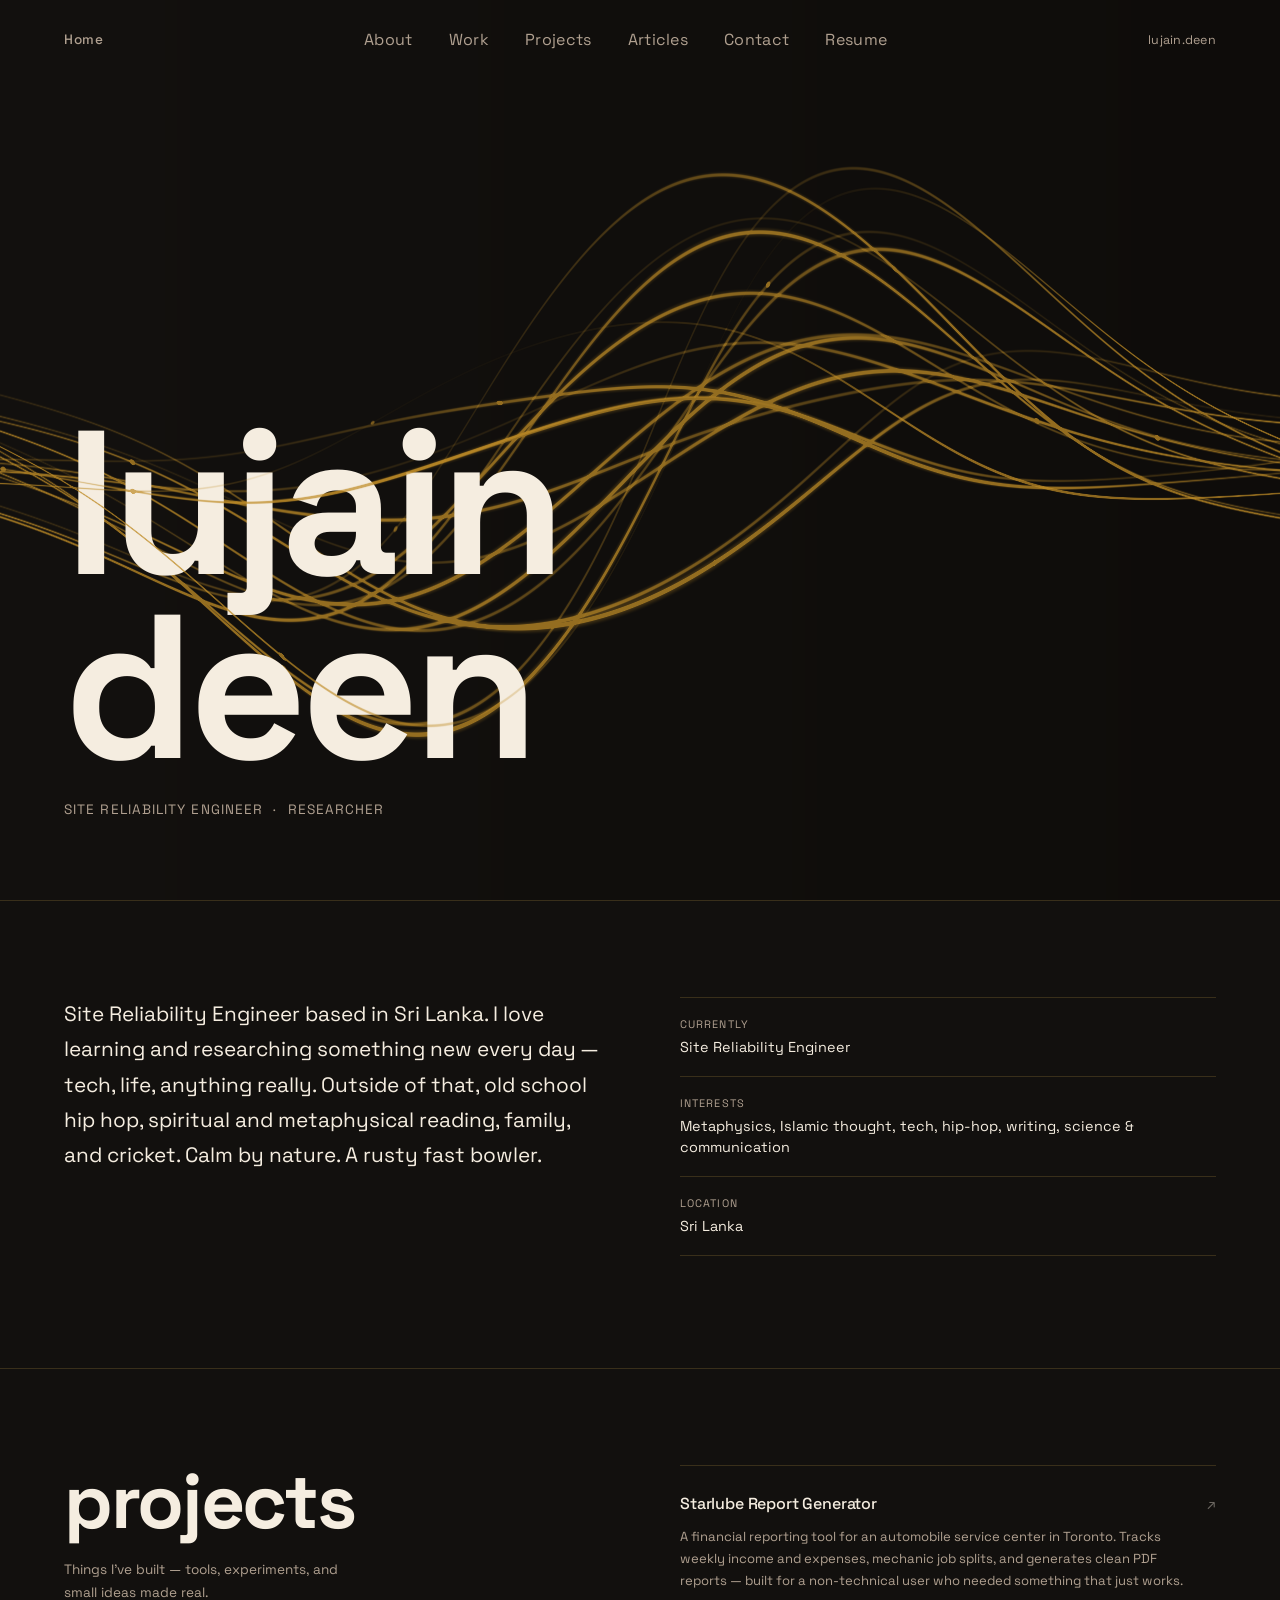
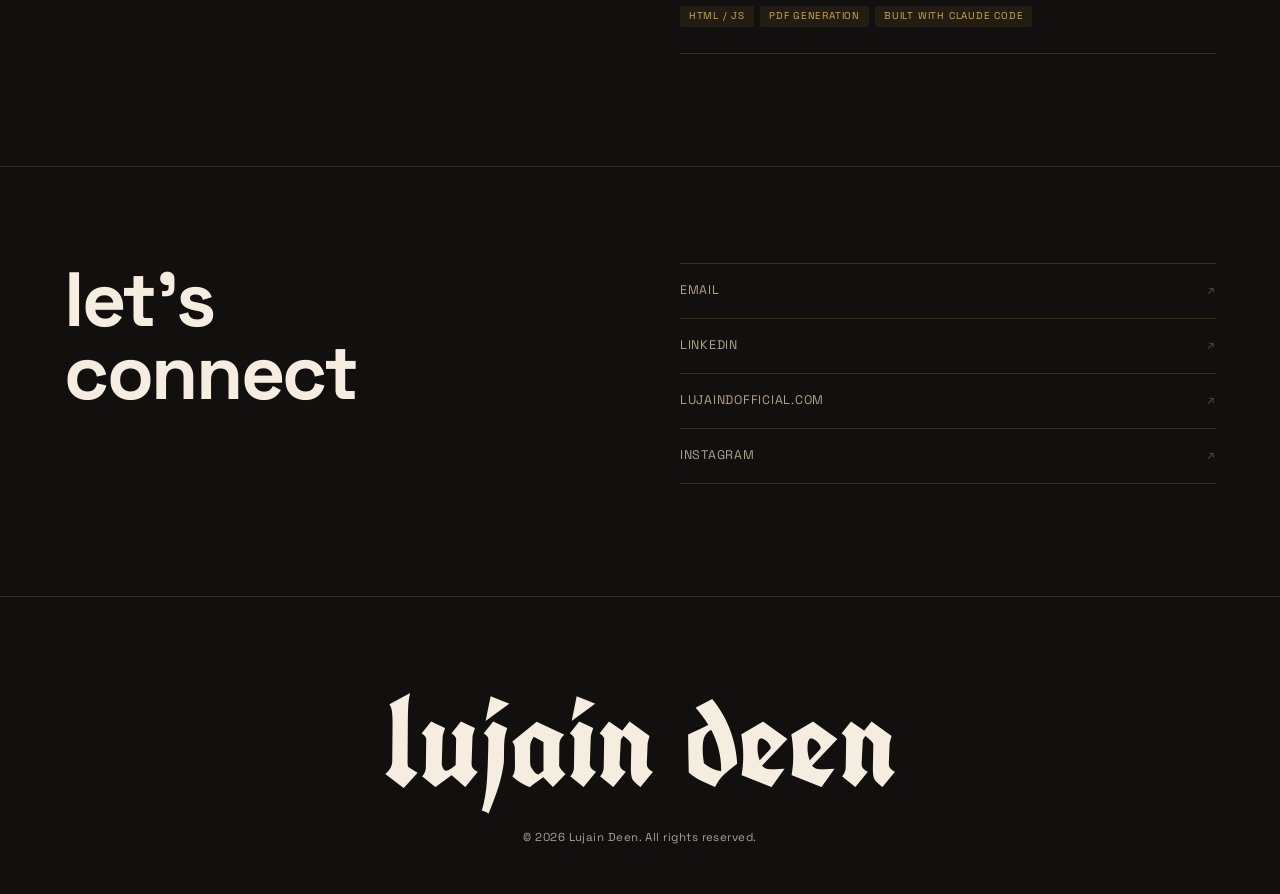
==== index.html @ d01cab6f "Add 'researching' to about section Co-Authored-By: Claude Sonnet 4.6 <noreply@anthropic.com>" ====
<!DOCTYPE html>
<html lang="en">
<head>
  <meta charset="UTF-8" />
  <meta name="viewport" content="width=device-width, initial-scale=1.0" />
  <title>Lujain Deen</title>
  <link rel="preconnect" href="https://fonts.googleapis.com" />
  <link rel="preconnect" href="https://fonts.gstatic.com" crossorigin />
  <link href="https://fonts.googleapis.com/css2?family=Space+Grotesk:wght@300;400;500;600;700&family=UnifrakturCook:wght@700&display=swap" rel="stylesheet" />
  <link rel="stylesheet" href="style.css" />
</head>
<body>

  <header>
    <nav>
      <a href="index.html" class="nav-home">Home</a>
      <ul class="nav-links">
        <li><a href="#about">About</a></li>
        <li><a href="https://www.linkedin.com/in/lujain-deen-54b63911b/" target="_blank">Work</a></li>
        <li><a href="#projects">Projects</a></li>
        <li><a href="writing.html">Articles</a></li>
        <li><a href="#contact">Contact</a></li>
        <li><a href="resume.html">Resume</a></li>
      </ul>
      <span class="nav-domain">lujain.deen</span>
    </nav>
  </header>

  <main>

    <!-- HERO -->
    <section id="hero">
      <canvas id="hero-canvas"></canvas>
      <canvas id="hero-canvas-top"></canvas>
      <div class="hero-layout">
        <div class="hero-name-col">
          <h1 class="hero-name">lujain<br>deen</h1>
          <p class="hero-role">Site Reliability Engineer &nbsp;·&nbsp; Researcher</p>
        </div>
      </div>
    </section>

    <!-- ABOUT -->
    <section id="about">
      <div class="about-layout">
        <div class="about-intro-col">
          <p class="about-hello">Site Reliability Engineer based in Sri Lanka. I love learning and researching something new every day — tech, life, anything really. Outside of that, old school hip hop, spiritual and metaphysical reading, family, and cricket. Calm by nature. A rusty fast bowler.</p>
        </div>
        <div class="about-details-col">
          <div class="detail-row">
            <span class="detail-label">Currently</span>
            <span class="detail-value">Site Reliability Engineer</span>
          </div>
          <div class="detail-row">
            <span class="detail-label">Interests</span>
            <span class="detail-value">Metaphysics, Islamic thought, tech, hip-hop, writing, science & communication</span>
          </div>
          <div class="detail-row">
            <span class="detail-label">Location</span>
            <span class="detail-value">Sri Lanka</span>
          </div>
        </div>
      </div>
    </section>

    <!-- PROJECTS -->
    <section id="projects">
      <div class="projects-layout">
        <div class="projects-header-col">
          <h2 class="projects-heading">projects</h2>
          <p class="projects-sub">Things I've built — tools, experiments, and small ideas made real.</p>
        </div>
        <div class="projects-list">
          <a href="starlube.html" target="_blank" class="project-row">
            <div class="project-row-main">
              <div class="project-info">
                <span class="project-name">Starlube Report Generator</span>
                <span class="project-desc">A financial reporting tool for an automobile service center in Toronto. Tracks weekly income and expenses, mechanic job splits, and generates clean PDF reports — built for a non-technical user who needed something that just works.</span>
                <div class="project-tags">
                  <span class="project-tag">HTML / JS</span>
                  <span class="project-tag">PDF Generation</span>
                  <span class="project-tag">Built with Claude Code</span>
                </div>
              </div>
              <span class="project-arrow">↗</span>
            </div>
          </a>
        </div>
      </div>
    </section>

    <!-- CONTACT -->
    <section id="contact">
      <div class="contact-layout">
        <h2 class="contact-heading">let's<br>connect</h2>
        <div class="contact-links">
          <a href="mailto:lujain888@gmail.com" class="contact-link">
            <span>Email</span><span>↗</span>
          </a>
          <a href="https://www.linkedin.com/in/lujain-deen-54b63911b/" target="_blank" class="contact-link">
            <span>LinkedIn</span><span>↗</span>
          </a>
          <a href="https://lujaindofficial.com" target="_blank" class="contact-link">
            <span>lujaindofficial.com</span><span>↗</span>
          </a>
          <a href="https://instagram.com/lujain888" target="_blank" class="contact-link">
            <span>Instagram</span><span>↗</span>
          </a>
        </div>
      </div>
    </section>

  </main>

  <footer>
    <div class="footer-brand">lujain deen</div>
    <p class="footer-copy">© 2026 Lujain Deen. All rights reserved.</p>
  </footer>

  <script src="script.js"></script>
</body>
</html>
---- style.css ----
/* ===========================
   VARIABLES & RESET
   =========================== */
:root {
  --bg:       #12100e;
  --text:     #f5ede0;
  --muted:    #b0a090;
  --green:    #39ff14;
  --border:   rgba(212, 168, 74, 0.2);

  --font-sans:    'Space Grotesk', system-ui, sans-serif;
  --font-display: 'UnifrakturCook', cursive;

  --pad: clamp(1.5rem, 5vw, 4rem);
}

*, *::before, *::after {
  box-sizing: border-box;
  margin: 0;
  padding: 0;
}

html { scroll-behavior: smooth; }

body {
  background: var(--bg);
  color: var(--text);
  font-family: var(--font-sans);
  font-size: 16px;
  line-height: 1.5;
  font-weight: 400;
  -webkit-font-smoothing: antialiased;
  -moz-osx-font-smoothing: grayscale;
  overflow-x: hidden;
}

a { color: inherit; text-decoration: none; }


/* ===========================
   NAV
   =========================== */
header {
  position: fixed;
  top: 0; left: 0; right: 0;
  padding: 1.75rem var(--pad);
  z-index: 100;
  display: flex;
  align-items: center;
  justify-content: space-between;
  transition: background 0.3s;
}

header.scrolled {
  background: rgba(18, 16, 14, 0.92);
  backdrop-filter: blur(12px);
}

nav {
  display: flex;
  align-items: center;
  justify-content: space-between;
  width: 100%;
}

.nav-links {
  list-style: none;
  display: flex;
  gap: 2.25rem;
}

.nav-links a {
  position: relative;
  font-size: 1rem;
  font-weight: 400;
  color: var(--muted);
  letter-spacing: 0.02em;
  transition: color 0.3s;
  padding-bottom: 2px;
}

.nav-links a::after {
  content: '';
  position: absolute;
  bottom: 0;
  left: 0;
  width: 0;
  height: 1px;
  background: #d4a84a;
  transition: width 0.3s ease;
}

.nav-links a:hover {
  color: var(--text);
}

.nav-links a:hover::after {
  width: 100%;
}

.nav-home {
  font-size: 0.85rem;
  font-weight: 500;
  color: var(--muted);
  letter-spacing: 0.04em;
  transition: color 0.3s;
  flex-shrink: 0;
}

.nav-home:hover {
  color: var(--text);
}

.nav-domain {
  font-size: 0.78rem;
  color: var(--muted);
  letter-spacing: 0.02em;
  transition: color 0.3s;
}


/* ===========================
   HERO
   =========================== */
#hero {
  min-height: 100vh;
  padding: 7rem var(--pad) 5rem;
  display: flex;
  flex-direction: column;
  justify-content: flex-end;
  position: relative;
  background: #12100e;
}

#hero-canvas {
  position: absolute;
  top: 0;
  left: 0;
  width: 100%;
  height: 100%;
  z-index: 0;
}

#hero-canvas-top {
  position: absolute;
  top: 0;
  left: 0;
  width: 100%;
  height: 100%;
  z-index: 2;
  pointer-events: none;
}

#hero .hero-layout {
  position: relative;
  z-index: 1;
}

#hero .hero-name {
  color: #f5ede0;
}

.hero-role {
  font-size: 0.85rem;
  color: var(--muted);
  letter-spacing: 0.08em;
  text-transform: uppercase;
  margin-top: 1.25rem;
  font-weight: 400;
}

.hero-layout {
  display: grid;
  grid-template-columns: 1fr;
  gap: 3rem;
  align-items: start;
  width: 100%;
}

.hero-name {
  font-family: var(--font-sans);
  font-size: clamp(4rem, 16vw, 14rem);
  font-weight: 700;
  line-height: 0.9;
  letter-spacing: -0.03em;
  color: var(--text);
}

.hero-meta-col {
  display: flex;
  align-items: flex-start;
  padding-top: 0.75rem;
}

.hero-bio {
  font-size: 0.85rem;
  line-height: 1.7;
  color: var(--muted);
  max-width: 280px;
}


/* ===========================
   ABOUT
   =========================== */
#about {
  padding: 6rem var(--pad) 7rem;
  border-top: 1px solid var(--border);
}

.about-layout {
  display: grid;
  grid-template-columns: 1fr 1fr;
  gap: 5rem;
  align-items: start;
}

.about-hello {
  font-size: clamp(1.05rem, 2vw, 1.3rem);
  line-height: 1.7;
  color: var(--text);
  font-weight: 400;
}

.about-details-col {
  display: flex;
  flex-direction: column;
  gap: 0;
}

.detail-row {
  display: flex;
  flex-direction: column;
  gap: 0.3rem;
  padding: 1.1rem 0;
  border-bottom: 1px solid var(--border);
}

.detail-row:first-child { border-top: 1px solid var(--border); }

.detail-label {
  font-size: 0.68rem;
  color: var(--muted);
  letter-spacing: 0.1em;
  text-transform: uppercase;
}

.detail-value {
  font-size: 0.9rem;
  color: var(--text);
  font-weight: 400;
}


/* ===========================
   WRITING
   =========================== */
#writing {
  padding: 6rem var(--pad) 7rem;
  border-top: 1px solid var(--border);
}

.writing-header {
  display: flex;
  align-items: baseline;
  gap: 2rem;
  margin-bottom: 3rem;
}

.writing-heading {
  font-family: var(--font-sans);
  font-size: clamp(2.5rem, 6vw, 5rem);
  font-weight: 700;
  letter-spacing: -0.03em;
  color: var(--text);
  line-height: 0.95;
  flex-shrink: 0;
}

.writing-sub {
  font-size: 0.85rem;
  color: var(--muted);
  line-height: 1.6;
  max-width: 300px;
}

.article-list {
  display: flex;
  flex-direction: column;
}

.article-row {
  display: flex;
  flex-direction: column;
  gap: 0.5rem;
  padding: 1.4rem 0;
  border-bottom: 1px solid var(--border);
  transition: padding-left 0.2s;
  cursor: pointer;
}

.article-row:first-child { border-top: 1px solid var(--border); }

.article-row:hover { padding-left: 0.5rem; }

.article-row-main {
  display: flex;
  align-items: center;
  justify-content: space-between;
}

.article-title {
  font-size: 1rem;
  font-weight: 500;
  color: var(--text);
  letter-spacing: -0.01em;
  transition: color 0.2s;
}

.article-row:hover .article-title { color: #d4a84a; }

.article-arrow {
  opacity: 0.4;
  font-size: 0.9rem;
  transition: opacity 0.2s;
  flex-shrink: 0;
}

.article-row:hover .article-arrow { opacity: 0.8; }

.article-row-meta {
  display: flex;
  align-items: center;
  gap: 0.75rem;
  flex-wrap: wrap;
}

.article-tag {
  font-size: 0.65rem;
  letter-spacing: 0.1em;
  text-transform: uppercase;
  color: #d4a84a;
  background: rgba(212, 168, 74, 0.1);
  padding: 0.2rem 0.55rem;
  border-radius: 2px;
}

.article-date {
  font-size: 0.72rem;
  color: var(--muted);
  letter-spacing: 0.04em;
  margin-left: auto;
}

.article-excerpt {
  font-size: 0.82rem;
  color: var(--muted);
  line-height: 1.7;
  max-width: 680px;
}


/* ===========================
   PROJECTS
   =========================== */
#projects {
  padding: 6rem var(--pad) 7rem;
  border-top: 1px solid var(--border);
}

.projects-layout {
  display: grid;
  grid-template-columns: 1fr 1fr;
  gap: 5rem;
  align-items: start;
}

.projects-heading {
  font-family: var(--font-sans);
  font-size: clamp(2.5rem, 6vw, 5rem);
  font-weight: 700;
  letter-spacing: -0.03em;
  color: var(--text);
  line-height: 0.95;
}

.projects-sub {
  font-size: 0.85rem;
  color: var(--muted);
  line-height: 1.7;
  margin-top: 1.25rem;
  max-width: 280px;
}

.projects-list {
  display: flex;
  flex-direction: column;
}

.project-row {
  display: block;
  padding: 1.6rem 0;
  border-bottom: 1px solid var(--border);
  transition: padding-left 0.2s;
  text-decoration: none;
}

.project-row:first-child { border-top: 1px solid var(--border); }

.project-row:hover { padding-left: 0.5rem; }

.project-row-main {
  display: flex;
  align-items: flex-start;
  justify-content: space-between;
  gap: 1.5rem;
}

.project-info {
  display: flex;
  flex-direction: column;
  gap: 0.6rem;
}

.project-name {
  font-size: 1rem;
  font-weight: 500;
  color: var(--text);
  letter-spacing: -0.01em;
  transition: color 0.2s;
}

.project-row:hover .project-name { color: #d4a84a; }

.project-desc {
  font-size: 0.82rem;
  color: var(--muted);
  line-height: 1.7;
  max-width: 520px;
}

.project-tags {
  display: flex;
  flex-wrap: wrap;
  gap: 0.4rem;
  margin-top: 0.25rem;
}

.project-tag {
  font-size: 0.62rem;
  letter-spacing: 0.08em;
  text-transform: uppercase;
  color: #d4a84a;
  background: rgba(212, 168, 74, 0.08);
  padding: 0.2rem 0.55rem;
  border-radius: 2px;
}

.project-arrow {
  opacity: 0.4;
  font-size: 0.9rem;
  flex-shrink: 0;
  transition: opacity 0.2s;
  padding-top: 0.1rem;
}

.project-row:hover .project-arrow { opacity: 0.8; }


/* ===========================
   CONTACT
   =========================== */
#contact {
  padding: 6rem var(--pad) 7rem;
  border-top: 1px solid var(--border);
}

.contact-layout {
  display: grid;
  grid-template-columns: 1fr 1fr;
  gap: 5rem;
  align-items: start;
}

.contact-heading {
  font-family: var(--font-sans);
  font-size: clamp(2.5rem, 6vw, 5rem);
  font-weight: 700;
  letter-spacing: -0.03em;
  color: var(--text);
  line-height: 0.95;
}

.contact-links {
  display: flex;
  flex-direction: column;
}

.contact-link {
  display: flex;
  align-items: center;
  justify-content: space-between;
  padding: 1.1rem 0;
  border-bottom: 1px solid var(--border);
  font-size: 0.78rem;
  letter-spacing: 0.06em;
  text-transform: uppercase;
  color: var(--muted);
  transition: color 0.2s, padding-left 0.2s;
}

.contact-link:first-child { border-top: 1px solid var(--border); }

.contact-link:hover {
  color: var(--text);
  padding-left: 0.5rem;
}

.contact-link span:last-child {
  opacity: 0.4;
  transition: opacity 0.2s;
}

.contact-link:hover span:last-child { opacity: 0.8; }


/* ===========================
   FOOTER
   =========================== */
footer {
  padding: 5rem var(--pad) 3rem;
  border-top: 1px solid var(--border);
  text-align: center;
}

.footer-brand {
  font-family: var(--font-display);
  font-size: clamp(3.5rem, 11vw, 8rem);
  color: var(--text);
  line-height: 1;
  margin-bottom: 1.5rem;
}

.footer-copy {
  font-size: 0.72rem;
  color: var(--muted);
  letter-spacing: 0.04em;
}


/* ===========================
   FADE-IN ANIMATIONS
   =========================== */
.fade-up {
  opacity: 0;
  transform: translateY(18px);
  transition: opacity 0.7s ease, transform 0.7s ease;
}

.fade-up.visible {
  opacity: 1;
  transform: translateY(0);
}


/* ===========================
   RESPONSIVE
   =========================== */
@media (max-width: 768px) {
  #hero {
    justify-content: center;
    padding-top: 6rem;
    padding-bottom: 3rem;
  }

  .hero-name {
    font-size: clamp(4.5rem, 20vw, 7rem);
  }

  .hero-layout {
    grid-template-columns: 1fr;
    gap: 2rem;
  }

  .hero-meta-col { padding-top: 0; }

  .about-layout,
  .contact-layout {
    grid-template-columns: 1fr;
    gap: 3rem;
  }

  .writing-header {
    flex-direction: column;
    gap: 0.75rem;
  }

  .nav-domain { display: none; }

  footer { padding: 3rem var(--pad) 2rem; }
}
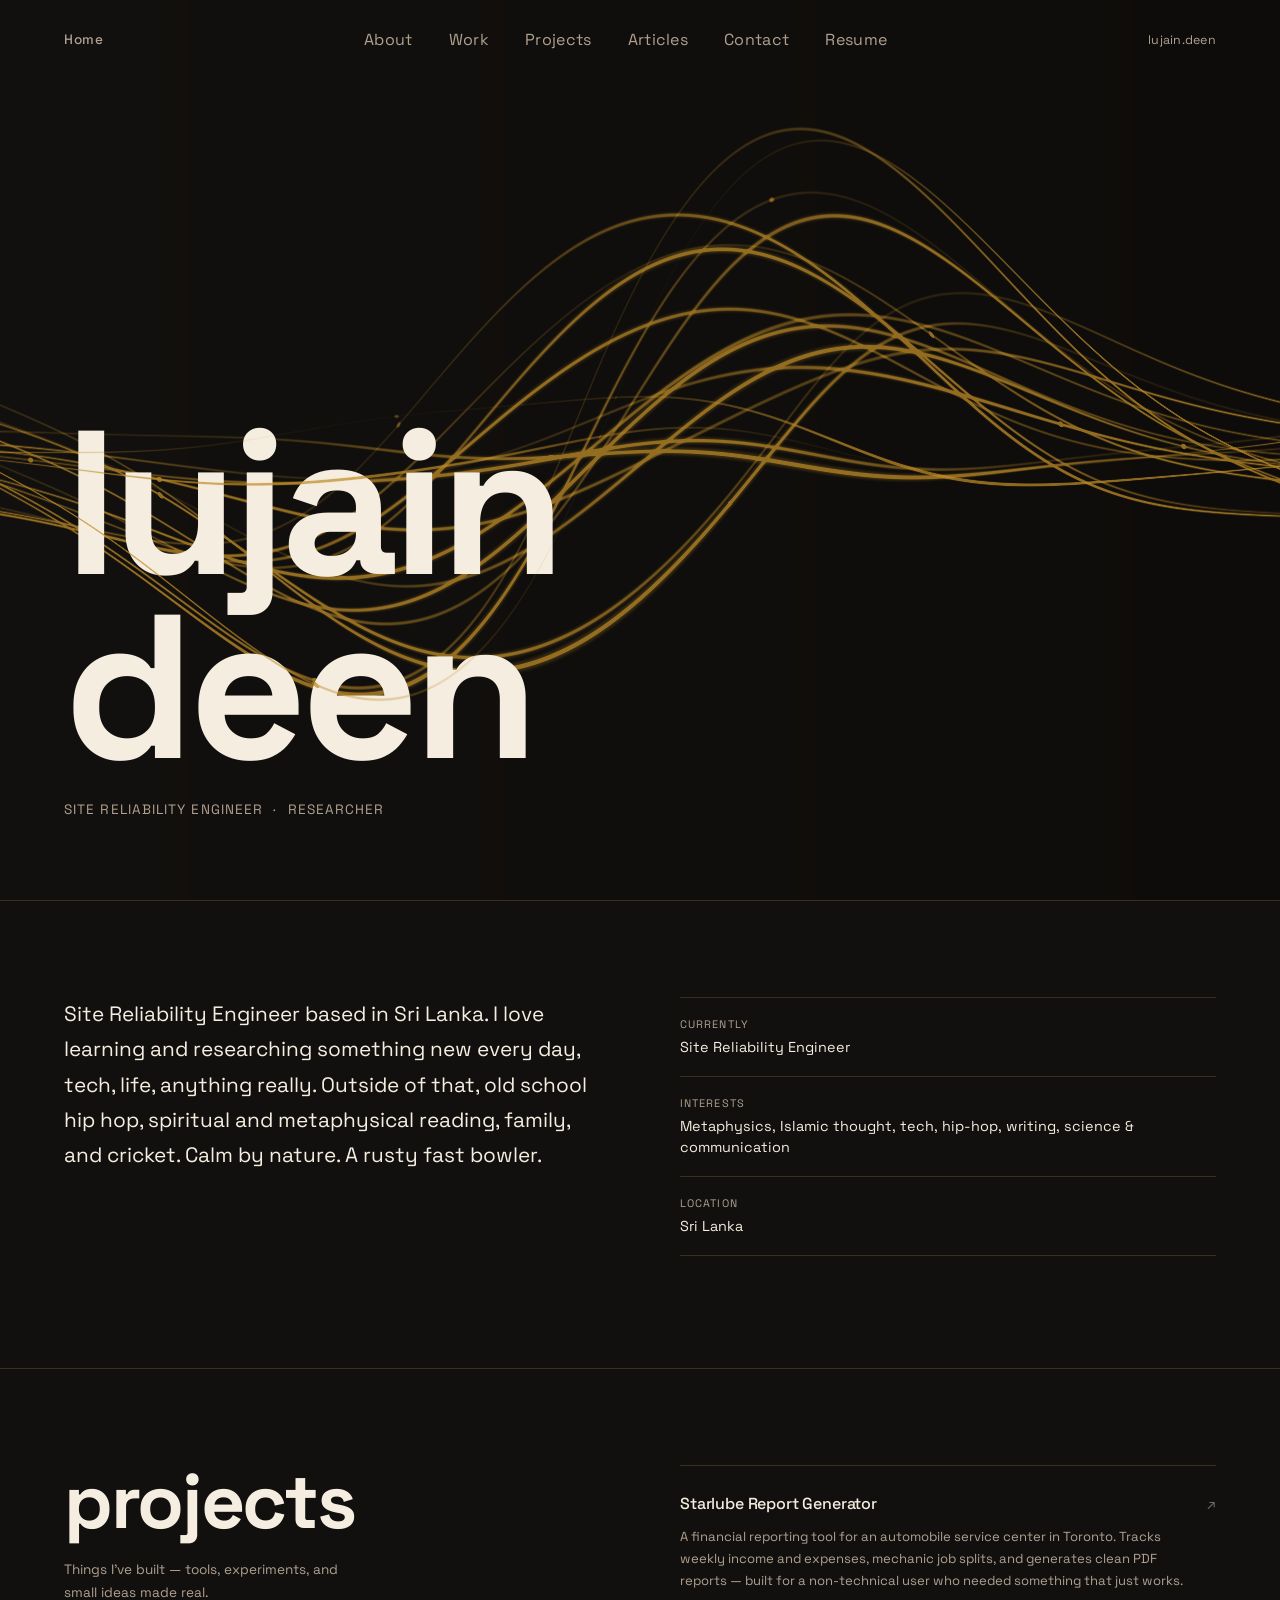
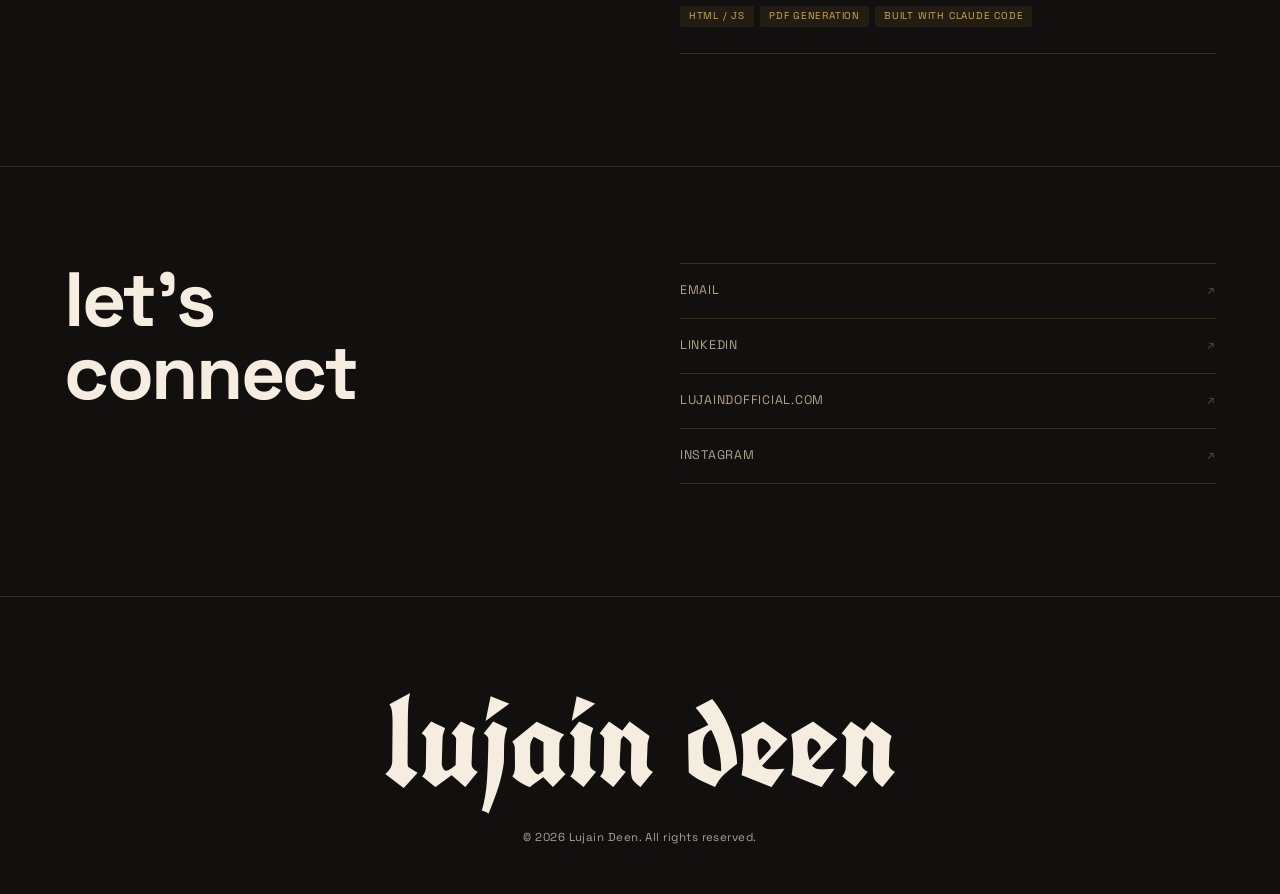
==== commit 03d9b86e: "Remove dash from about section Co-Authored-By: Claude Sonnet 4.6 <noreply@anthropic.com>" ====
--- a/index.html
+++ b/index.html
@@ -44,7 +44,7 @@
     <section id="about">
       <div class="about-layout">
         <div class="about-intro-col">
-          <p class="about-hello">Site Reliability Engineer based in Sri Lanka. I love learning and researching something new every day — tech, life, anything really. Outside of that, old school hip hop, spiritual and metaphysical reading, family, and cricket. Calm by nature. A rusty fast bowler.</p>
+          <p class="about-hello">Site Reliability Engineer based in Sri Lanka. I love learning and researching something new every day, tech, life, anything really. Outside of that, old school hip hop, spiritual and metaphysical reading, family, and cricket. Calm by nature. A rusty fast bowler.</p>
         </div>
         <div class="about-details-col">
           <div class="detail-row">
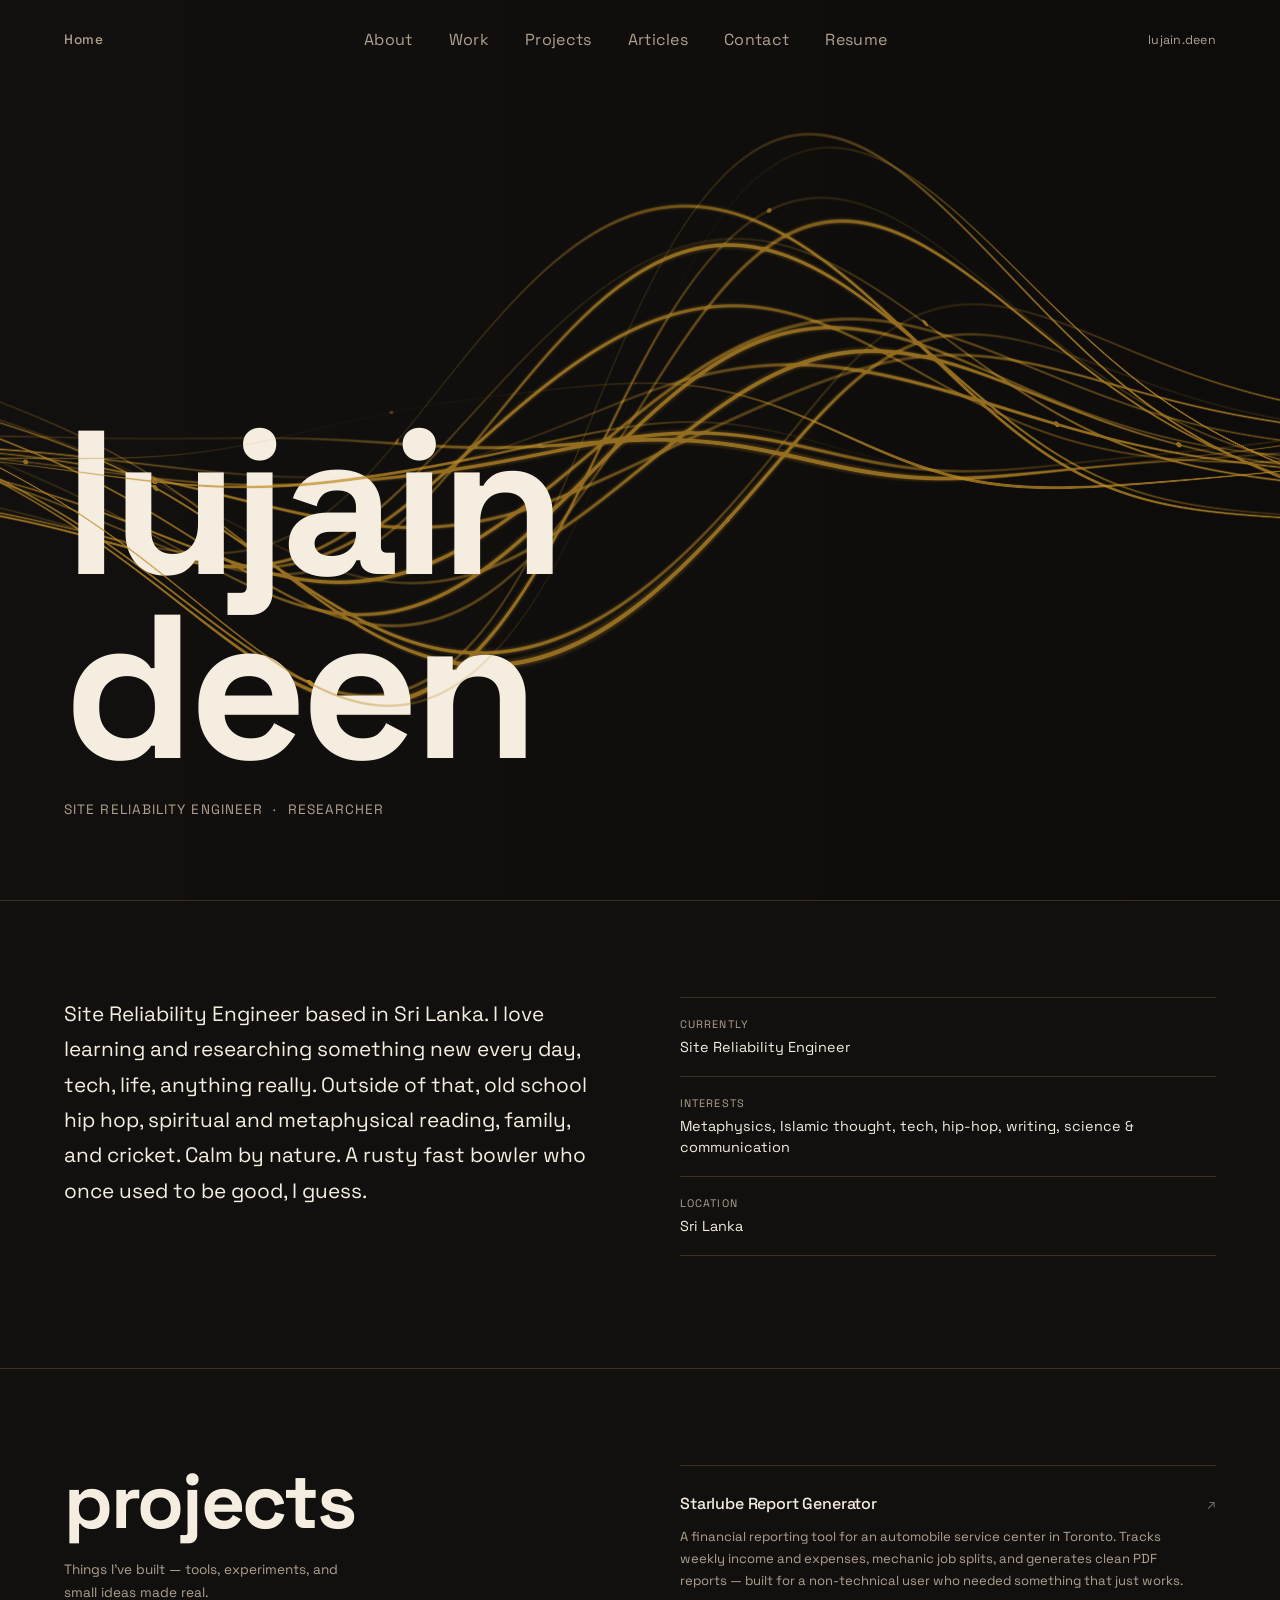
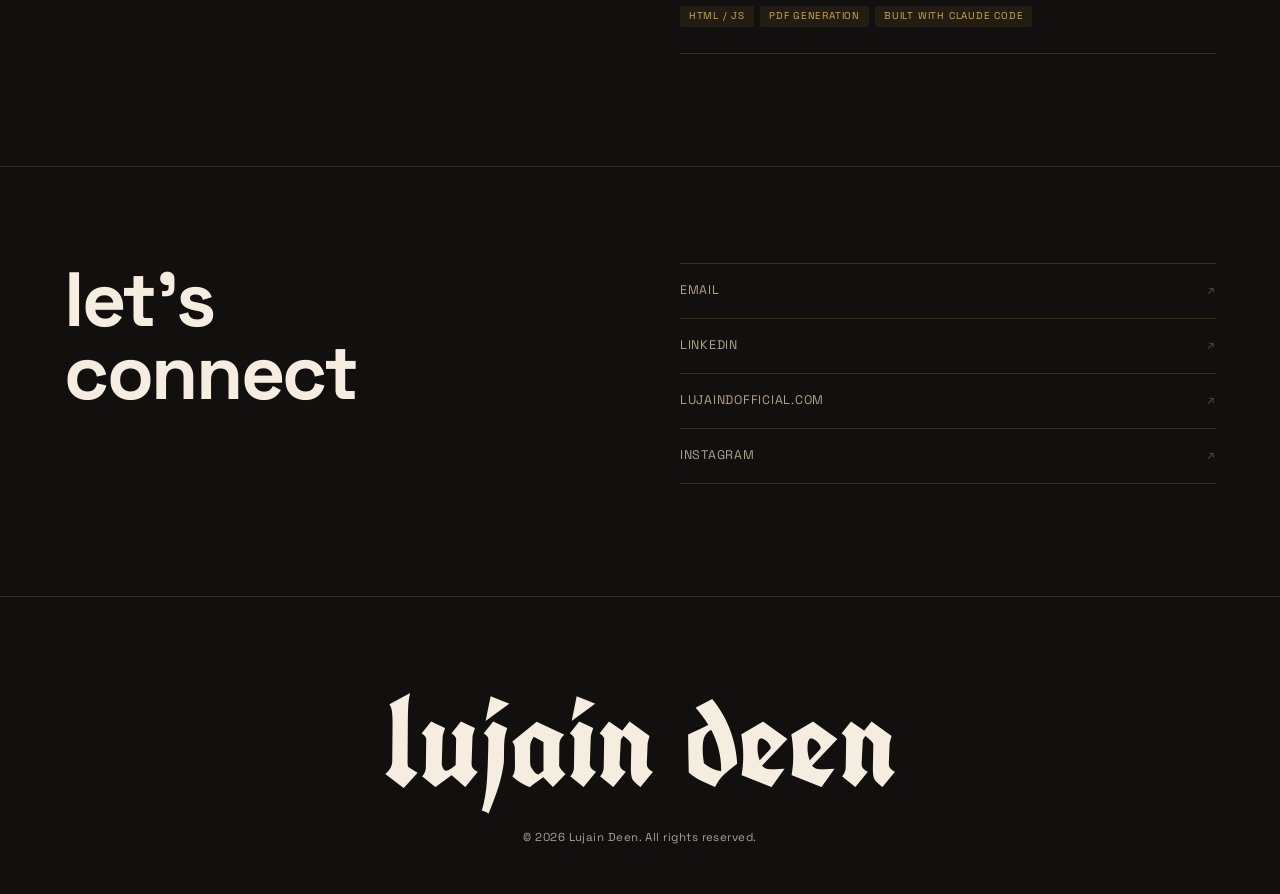
==== commit 5ff10450: "Update rusty fast bowler line in about section Co-Authored-By: Claude Sonnet 4.6 <noreply@anthropic." ====
--- a/index.html
+++ b/index.html
@@ -44,7 +44,7 @@
     <section id="about">
       <div class="about-layout">
         <div class="about-intro-col">
-          <p class="about-hello">Site Reliability Engineer based in Sri Lanka. I love learning and researching something new every day, tech, life, anything really. Outside of that, old school hip hop, spiritual and metaphysical reading, family, and cricket. Calm by nature. A rusty fast bowler.</p>
+          <p class="about-hello">Site Reliability Engineer based in Sri Lanka. I love learning and researching something new every day, tech, life, anything really. Outside of that, old school hip hop, spiritual and metaphysical reading, family, and cricket. Calm by nature. A rusty fast bowler who once used to be good, I guess.</p>
         </div>
         <div class="about-details-col">
           <div class="detail-row">
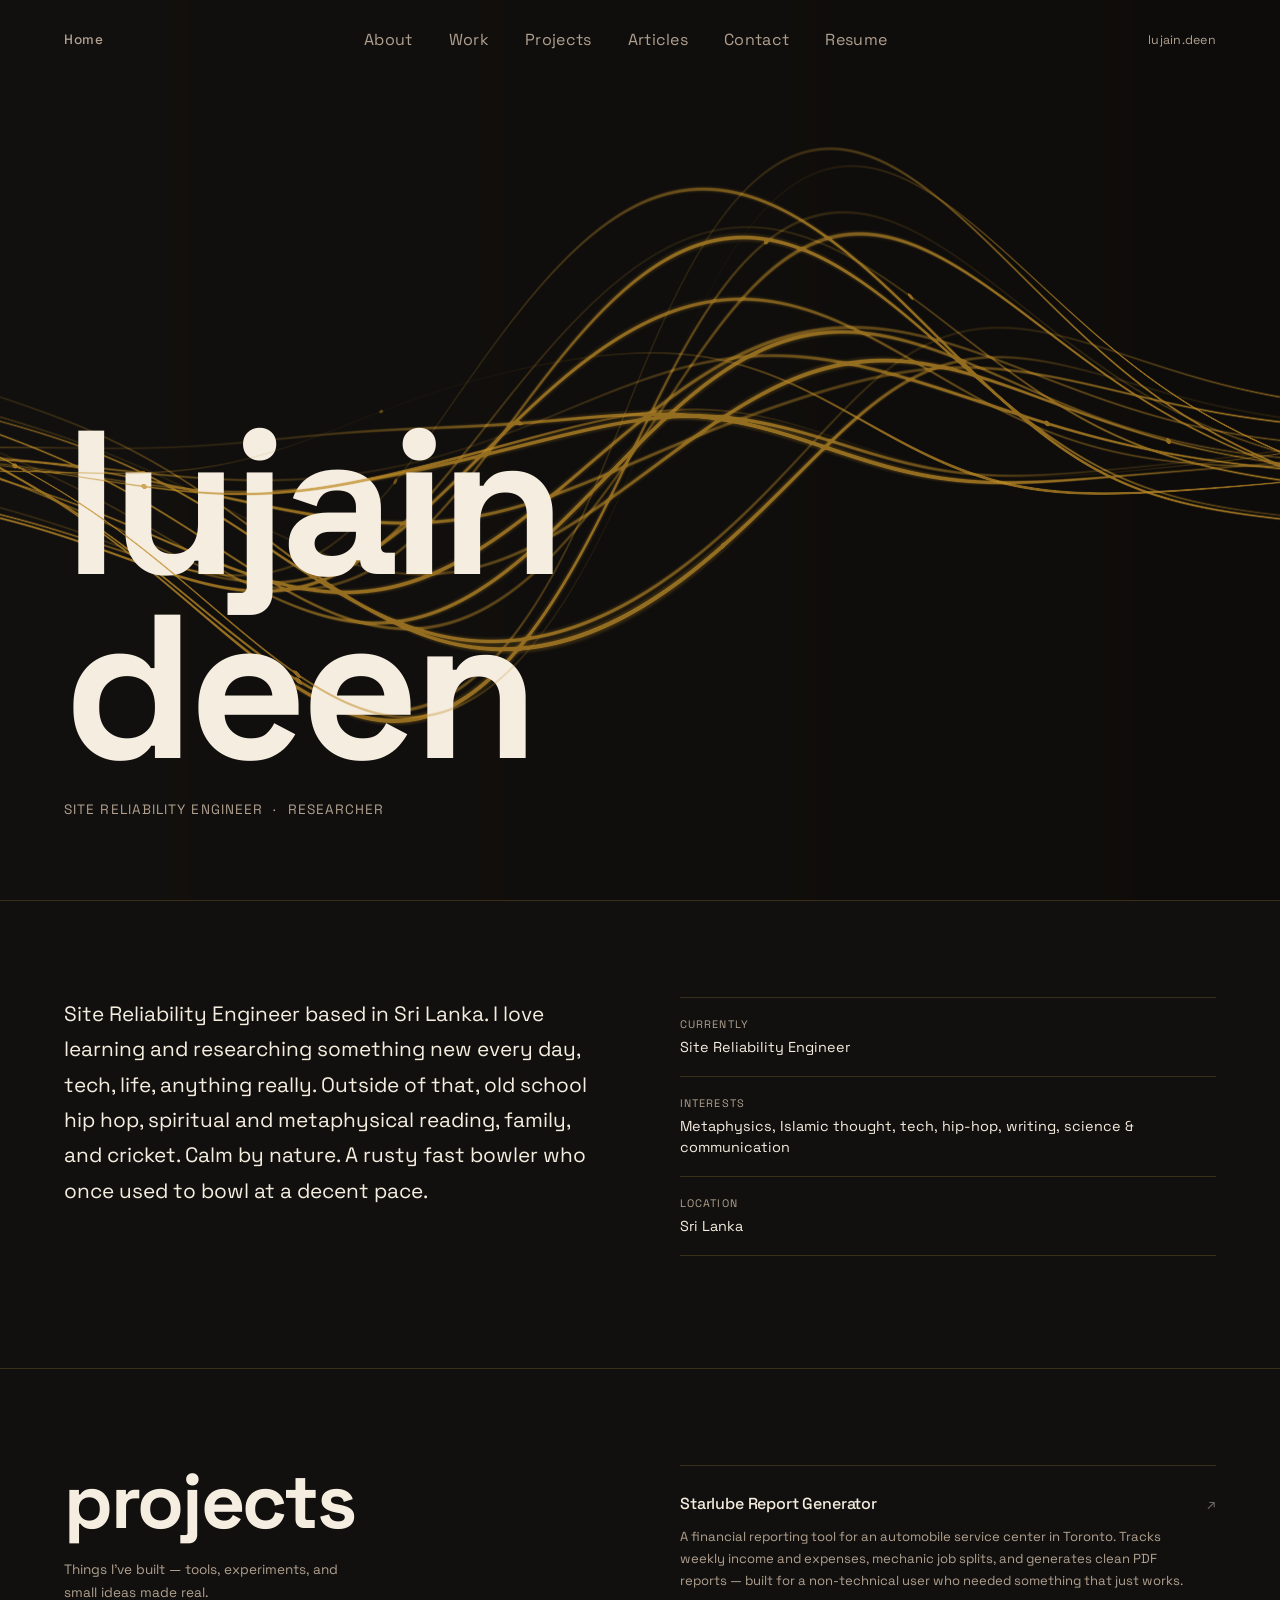
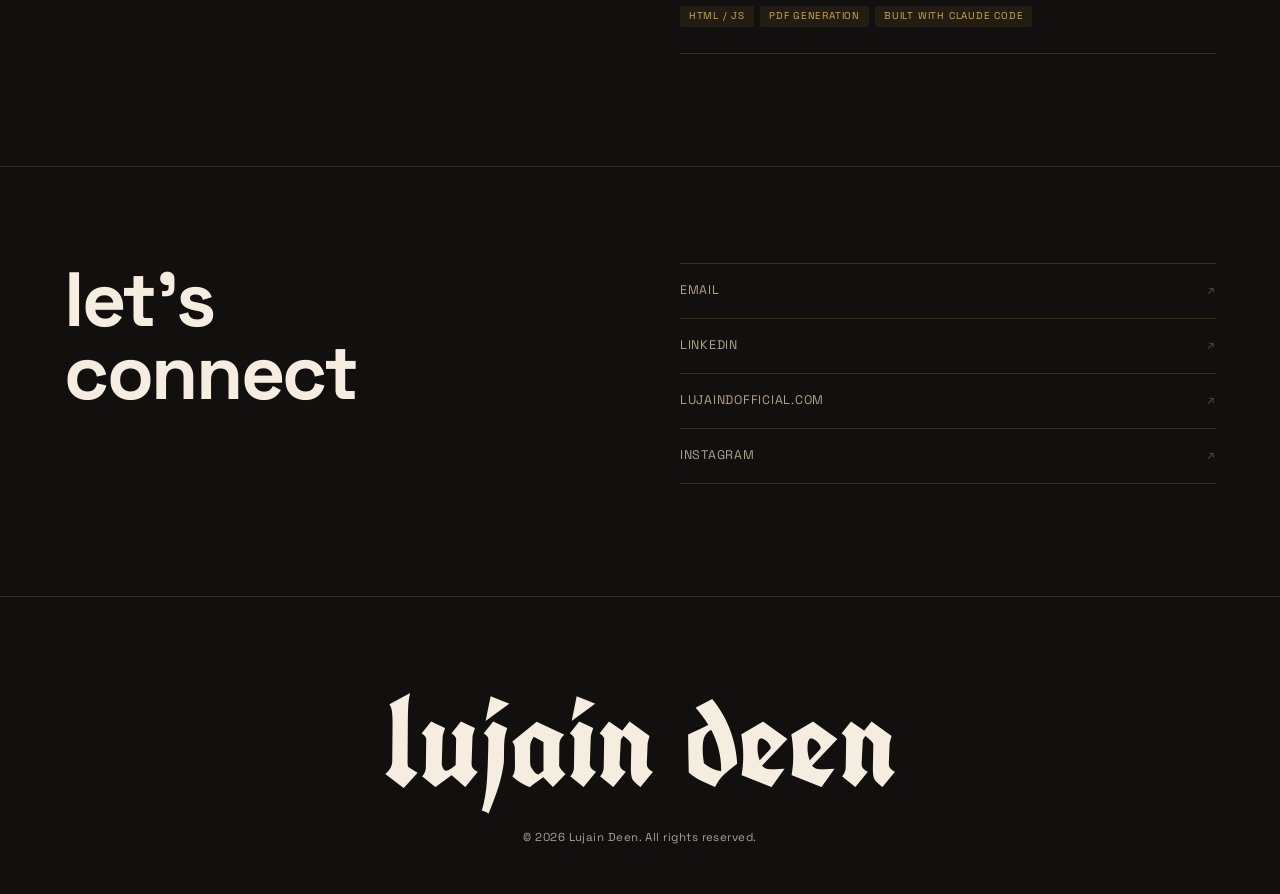
==== commit 36fa56ea: "Update fast bowler line in about section Co-Authored-By: Claude Sonnet 4.6 <noreply@anthropic.com>" ====
--- a/index.html
+++ b/index.html
@@ -44,7 +44,7 @@
     <section id="about">
       <div class="about-layout">
         <div class="about-intro-col">
-          <p class="about-hello">Site Reliability Engineer based in Sri Lanka. I love learning and researching something new every day, tech, life, anything really. Outside of that, old school hip hop, spiritual and metaphysical reading, family, and cricket. Calm by nature. A rusty fast bowler who once used to be good, I guess.</p>
+          <p class="about-hello">Site Reliability Engineer based in Sri Lanka. I love learning and researching something new every day, tech, life, anything really. Outside of that, old school hip hop, spiritual and metaphysical reading, family, and cricket. Calm by nature. A rusty fast bowler who once used to bowl at a decent pace.</p>
         </div>
         <div class="about-details-col">
           <div class="detail-row">
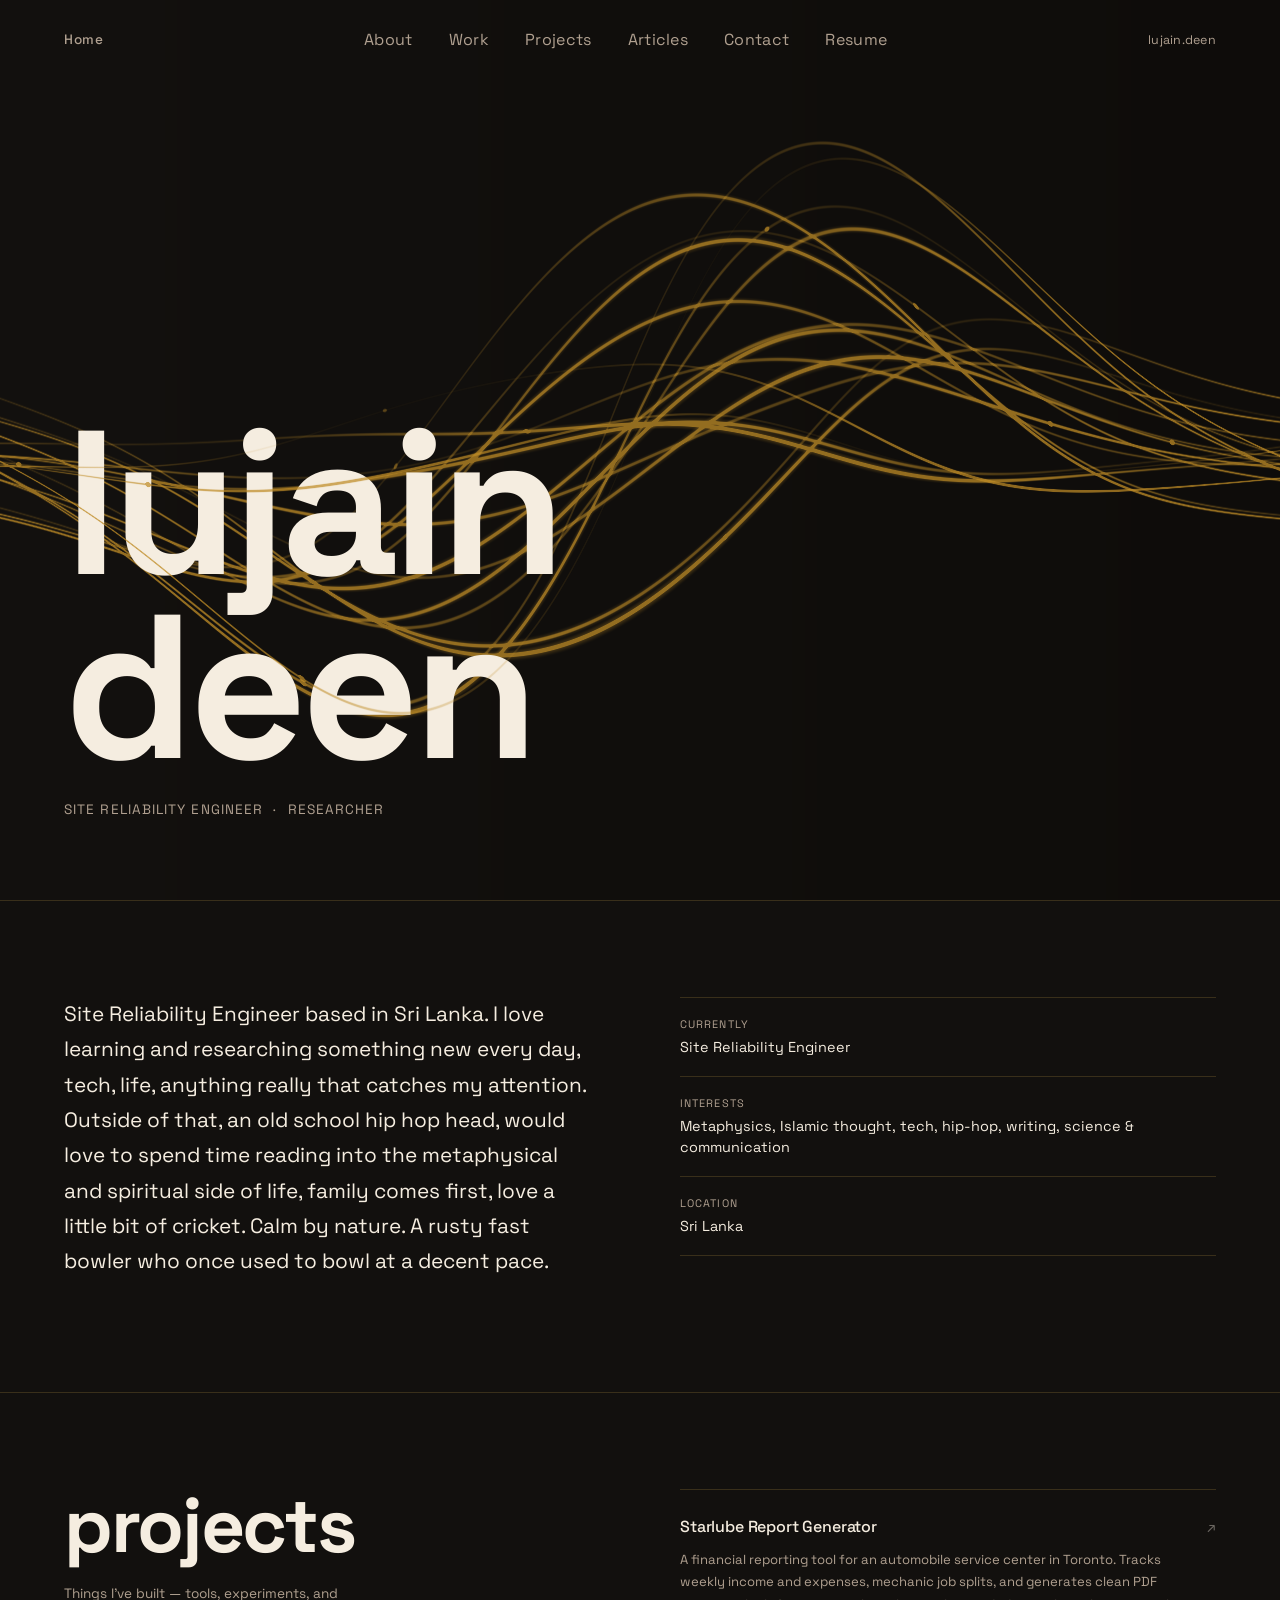
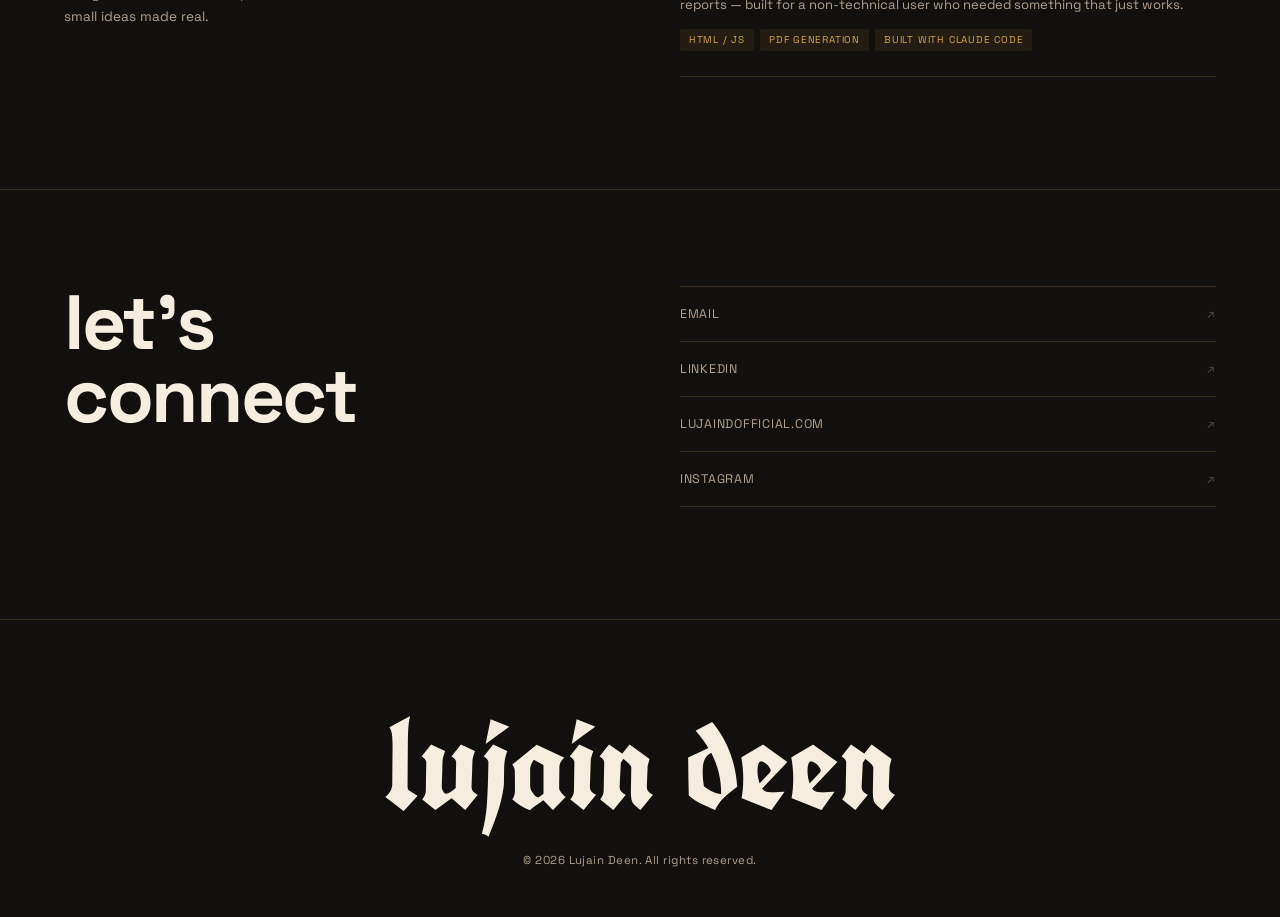
==== commit 54f2809a: "Rework about section with fuller personal bio Co-Authored-By: Claude Sonnet 4.6 <noreply@anthropic.c" ====
--- a/index.html
+++ b/index.html
@@ -44,7 +44,7 @@
     <section id="about">
       <div class="about-layout">
         <div class="about-intro-col">
-          <p class="about-hello">Site Reliability Engineer based in Sri Lanka. I love learning and researching something new every day, tech, life, anything really. Outside of that, old school hip hop, spiritual and metaphysical reading, family, and cricket. Calm by nature. A rusty fast bowler who once used to bowl at a decent pace.</p>
+          <p class="about-hello">Site Reliability Engineer based in Sri Lanka. I love learning and researching something new every day, tech, life, anything really that catches my attention. Outside of that, an old school hip hop head, would love to spend time reading into the metaphysical and spiritual side of life, family comes first, love a little bit of cricket. Calm by nature. A rusty fast bowler who once used to bowl at a decent pace.</p>
         </div>
         <div class="about-details-col">
           <div class="detail-row">
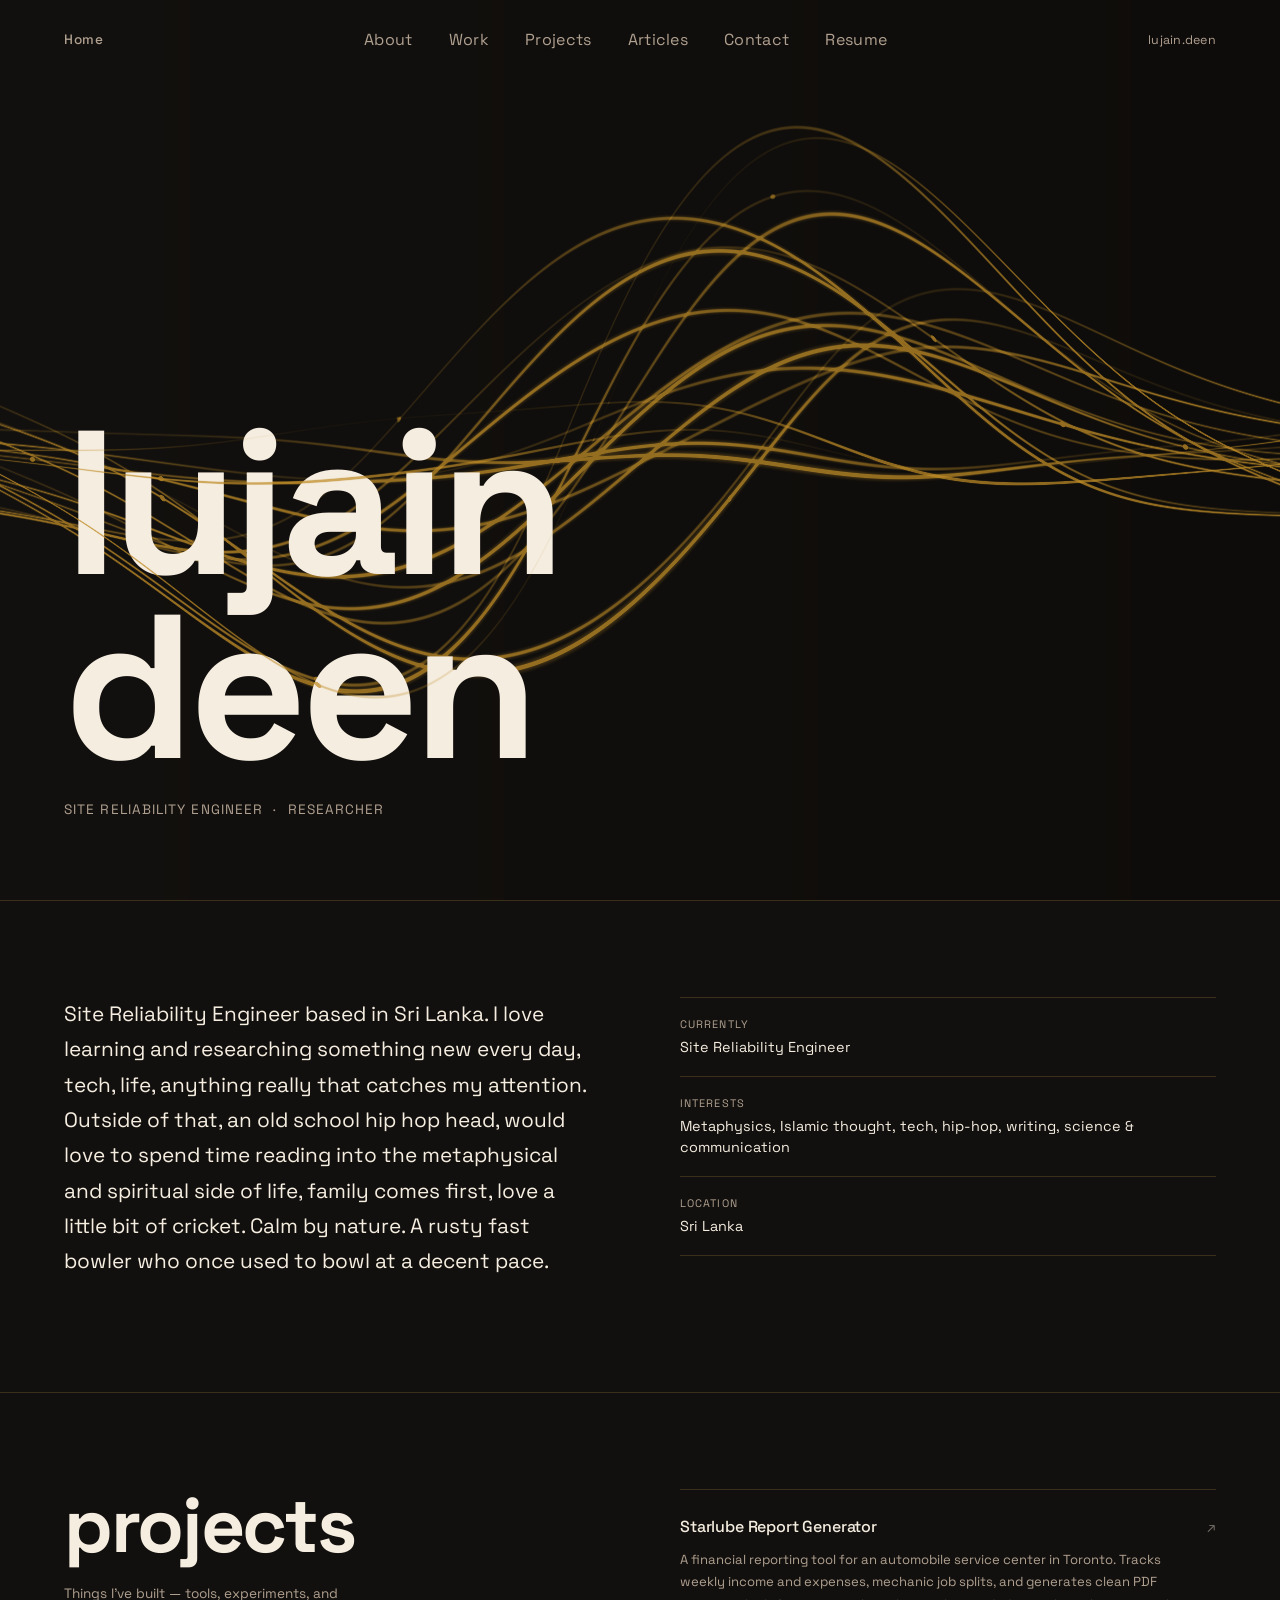
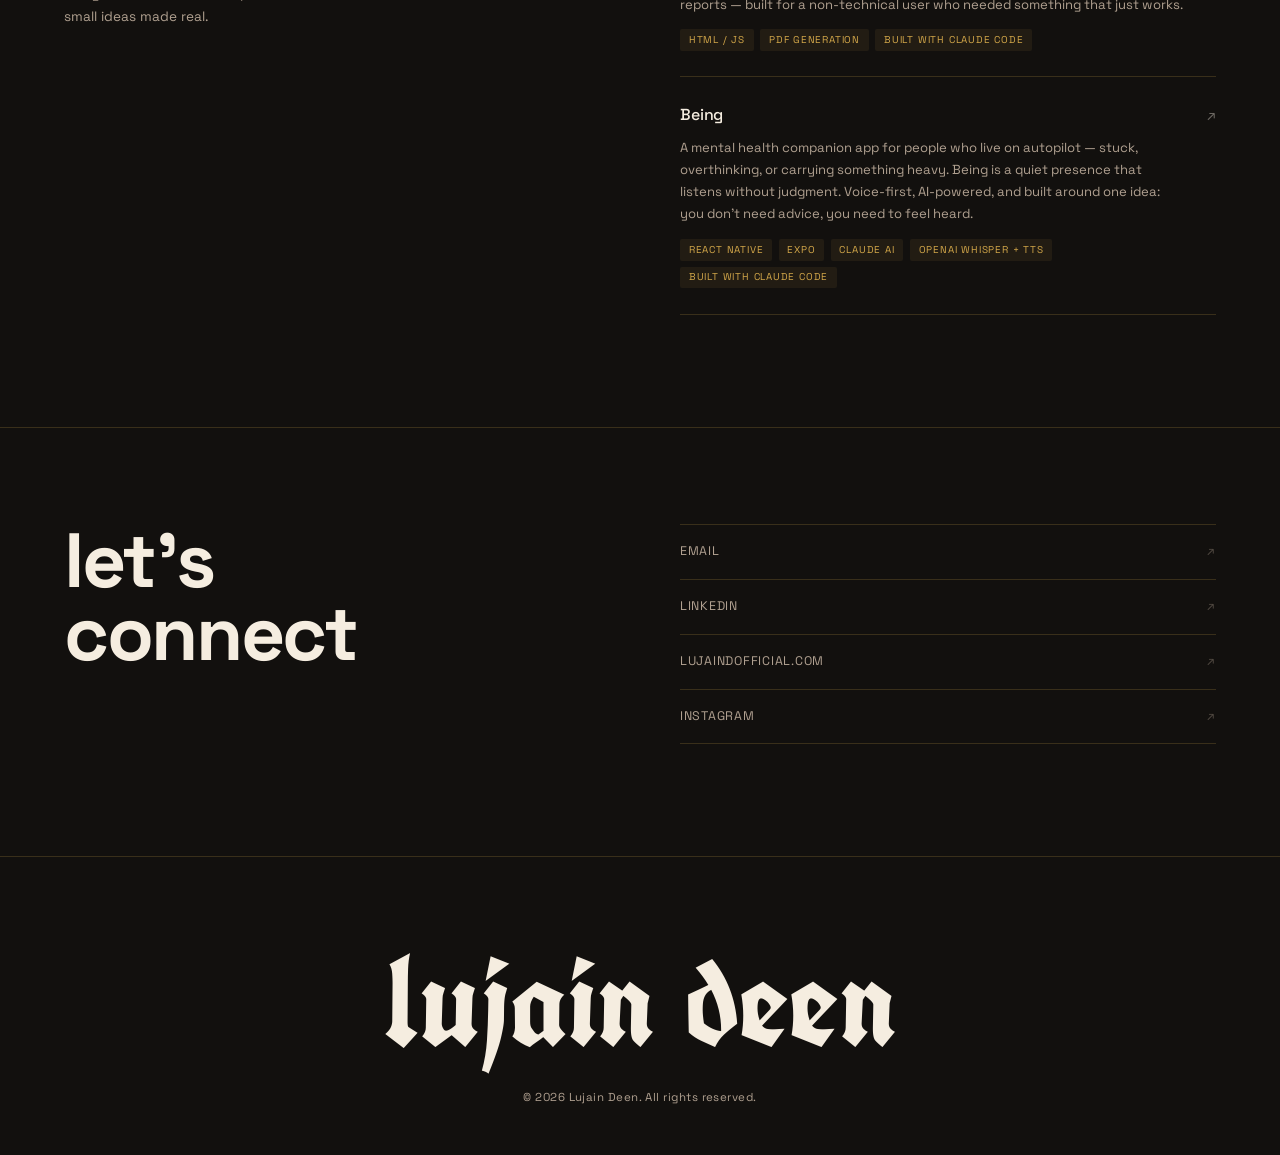
==== commit 634cec08: "Add Being app to projects section Co-Authored-By: Claude Sonnet 4.6 <noreply@anthropic.com>" ====
--- a/index.html
+++ b/index.html
@@ -85,6 +85,22 @@
               <span class="project-arrow">↗</span>
             </div>
           </a>
+          <a href="https://github.com/lujaindeen/being-app" target="_blank" class="project-row">
+            <div class="project-row-main">
+              <div class="project-info">
+                <span class="project-name">Being</span>
+                <span class="project-desc">A mental health companion app for people who live on autopilot — stuck, overthinking, or carrying something heavy. Being is a quiet presence that listens without judgment. Voice-first, AI-powered, and built around one idea: you don't need advice, you need to feel heard.</span>
+                <div class="project-tags">
+                  <span class="project-tag">React Native</span>
+                  <span class="project-tag">Expo</span>
+                  <span class="project-tag">Claude AI</span>
+                  <span class="project-tag">OpenAI Whisper + TTS</span>
+                  <span class="project-tag">Built with Claude Code</span>
+                </div>
+              </div>
+              <span class="project-arrow">↗</span>
+            </div>
+          </a>
         </div>
       </div>
     </section>
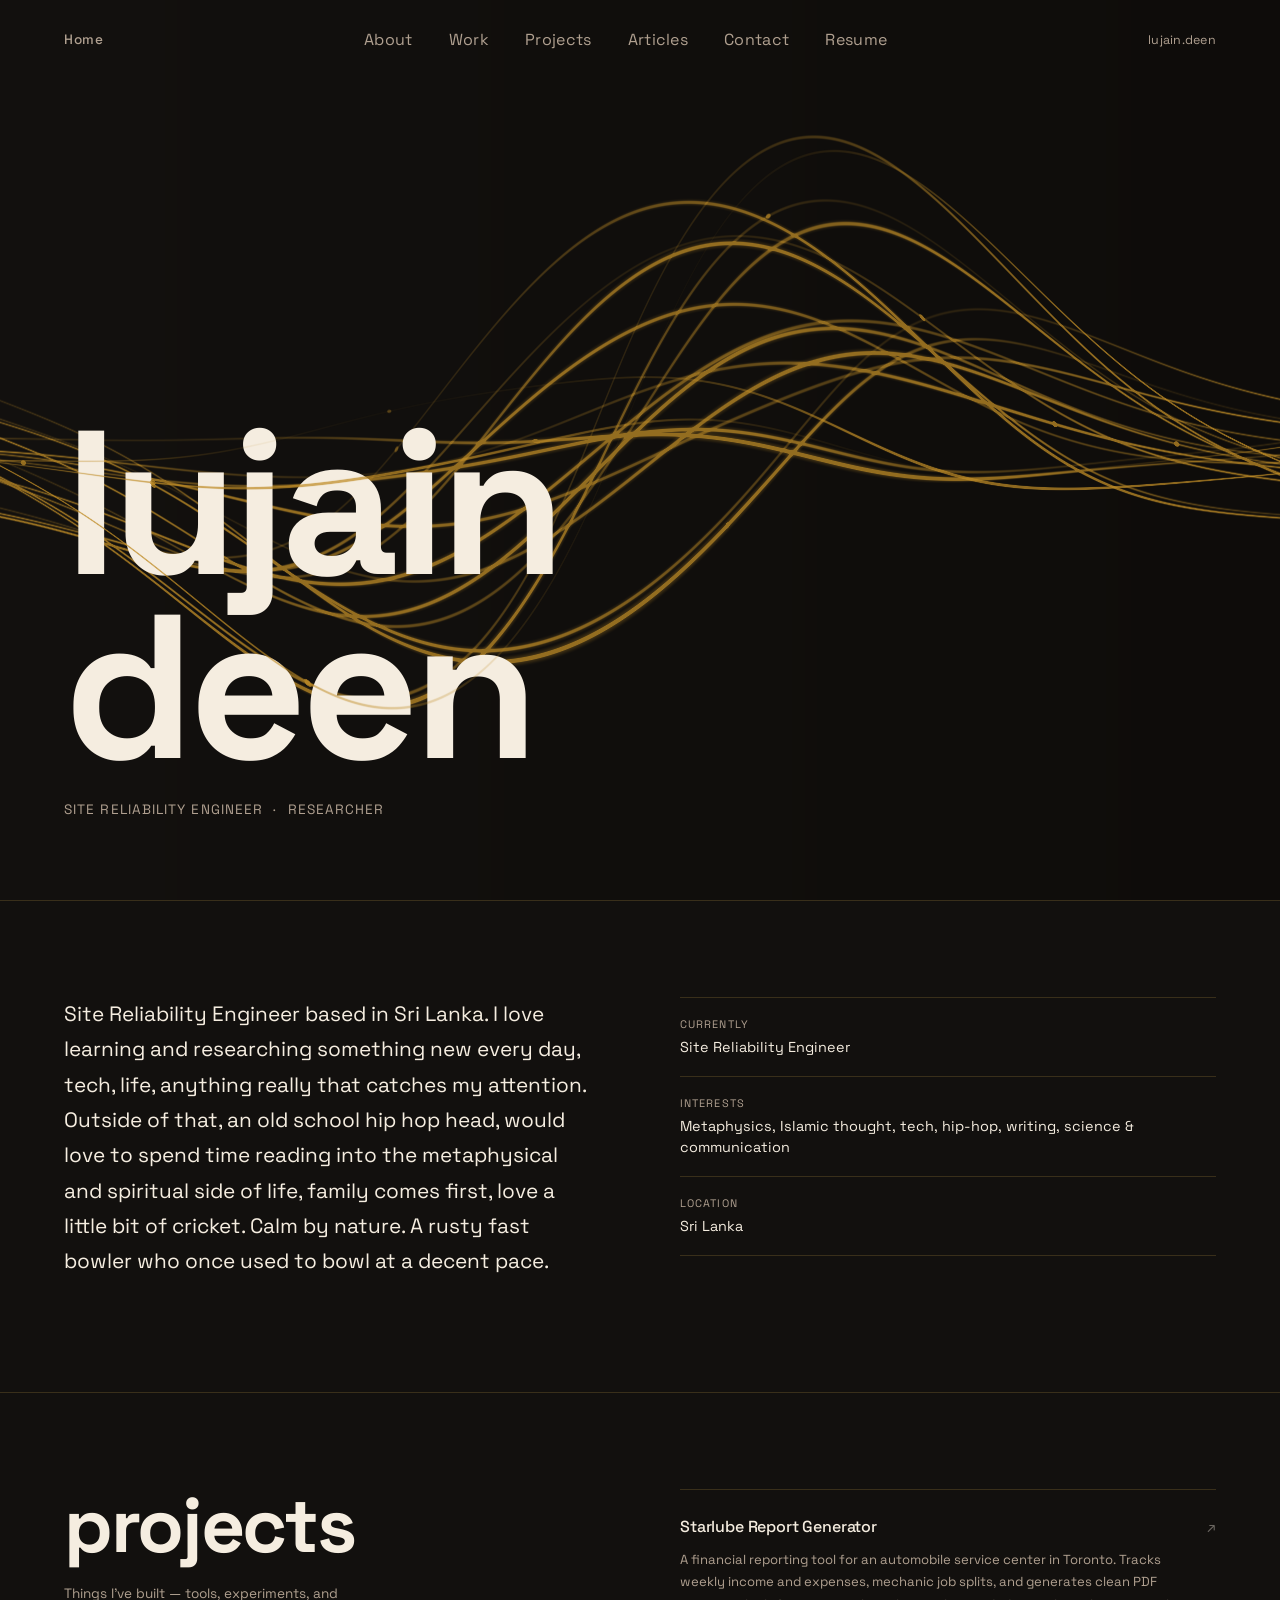
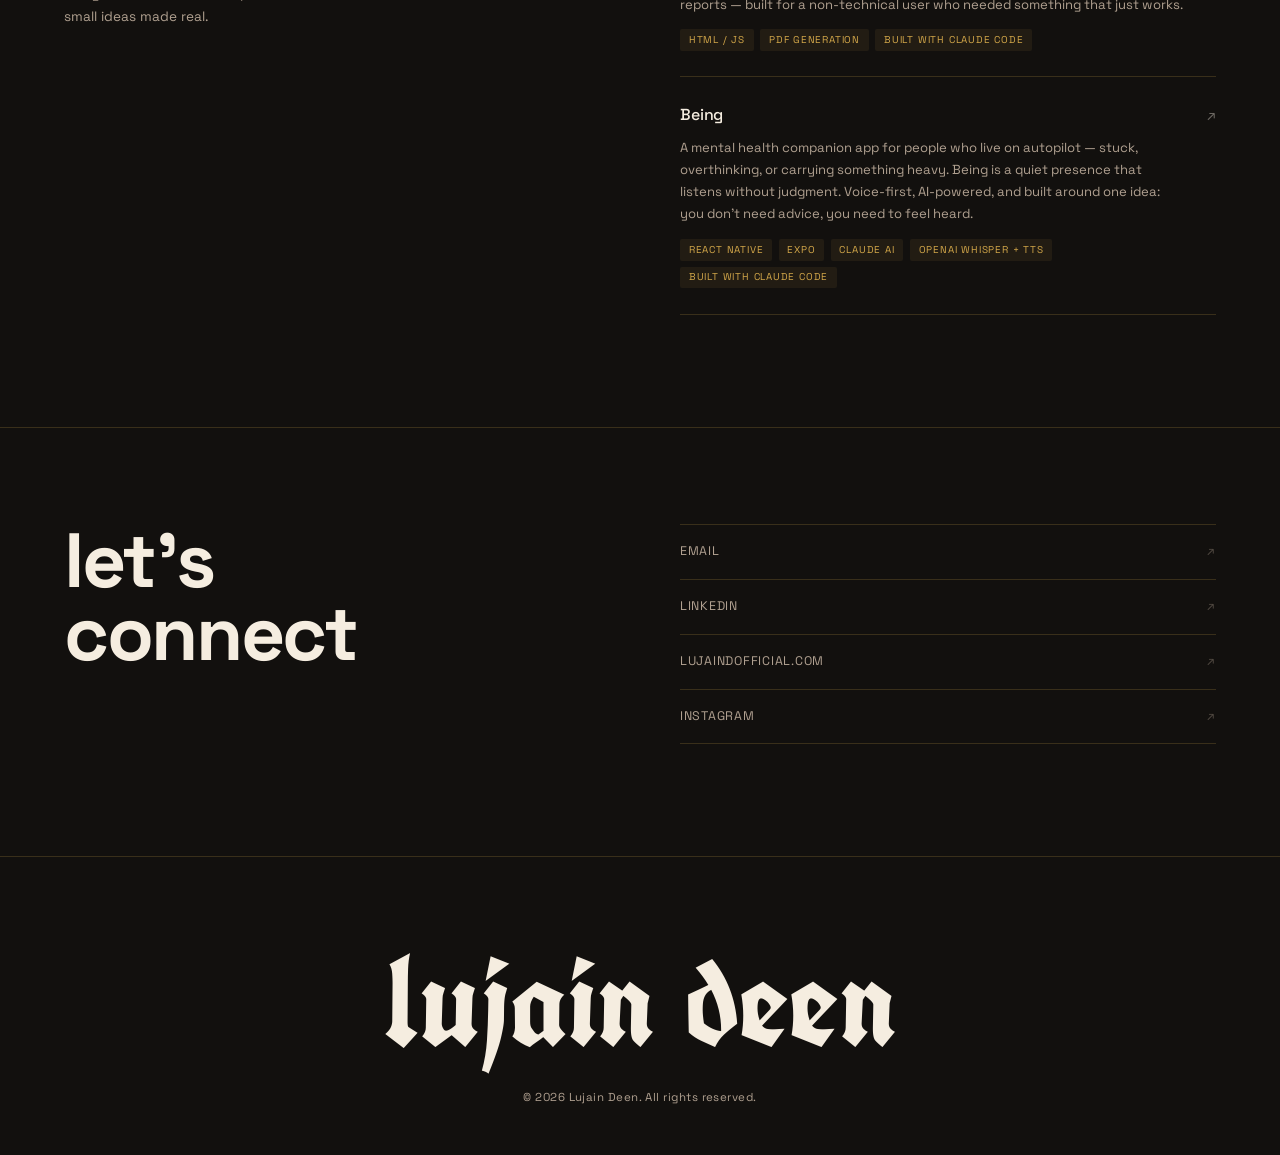
==== commit f58f694e: "Add Being project showcase page Full project page with tree SVG, feature grid, tech stack, philosoph" ====
--- a/index.html
+++ b/index.html
@@ -85,7 +85,7 @@
               <span class="project-arrow">↗</span>
             </div>
           </a>
-          <a href="https://github.com/lujaindeen/being-app" target="_blank" class="project-row">
+          <a href="being.html" target="_blank" class="project-row">
             <div class="project-row-main">
               <div class="project-info">
                 <span class="project-name">Being</span>
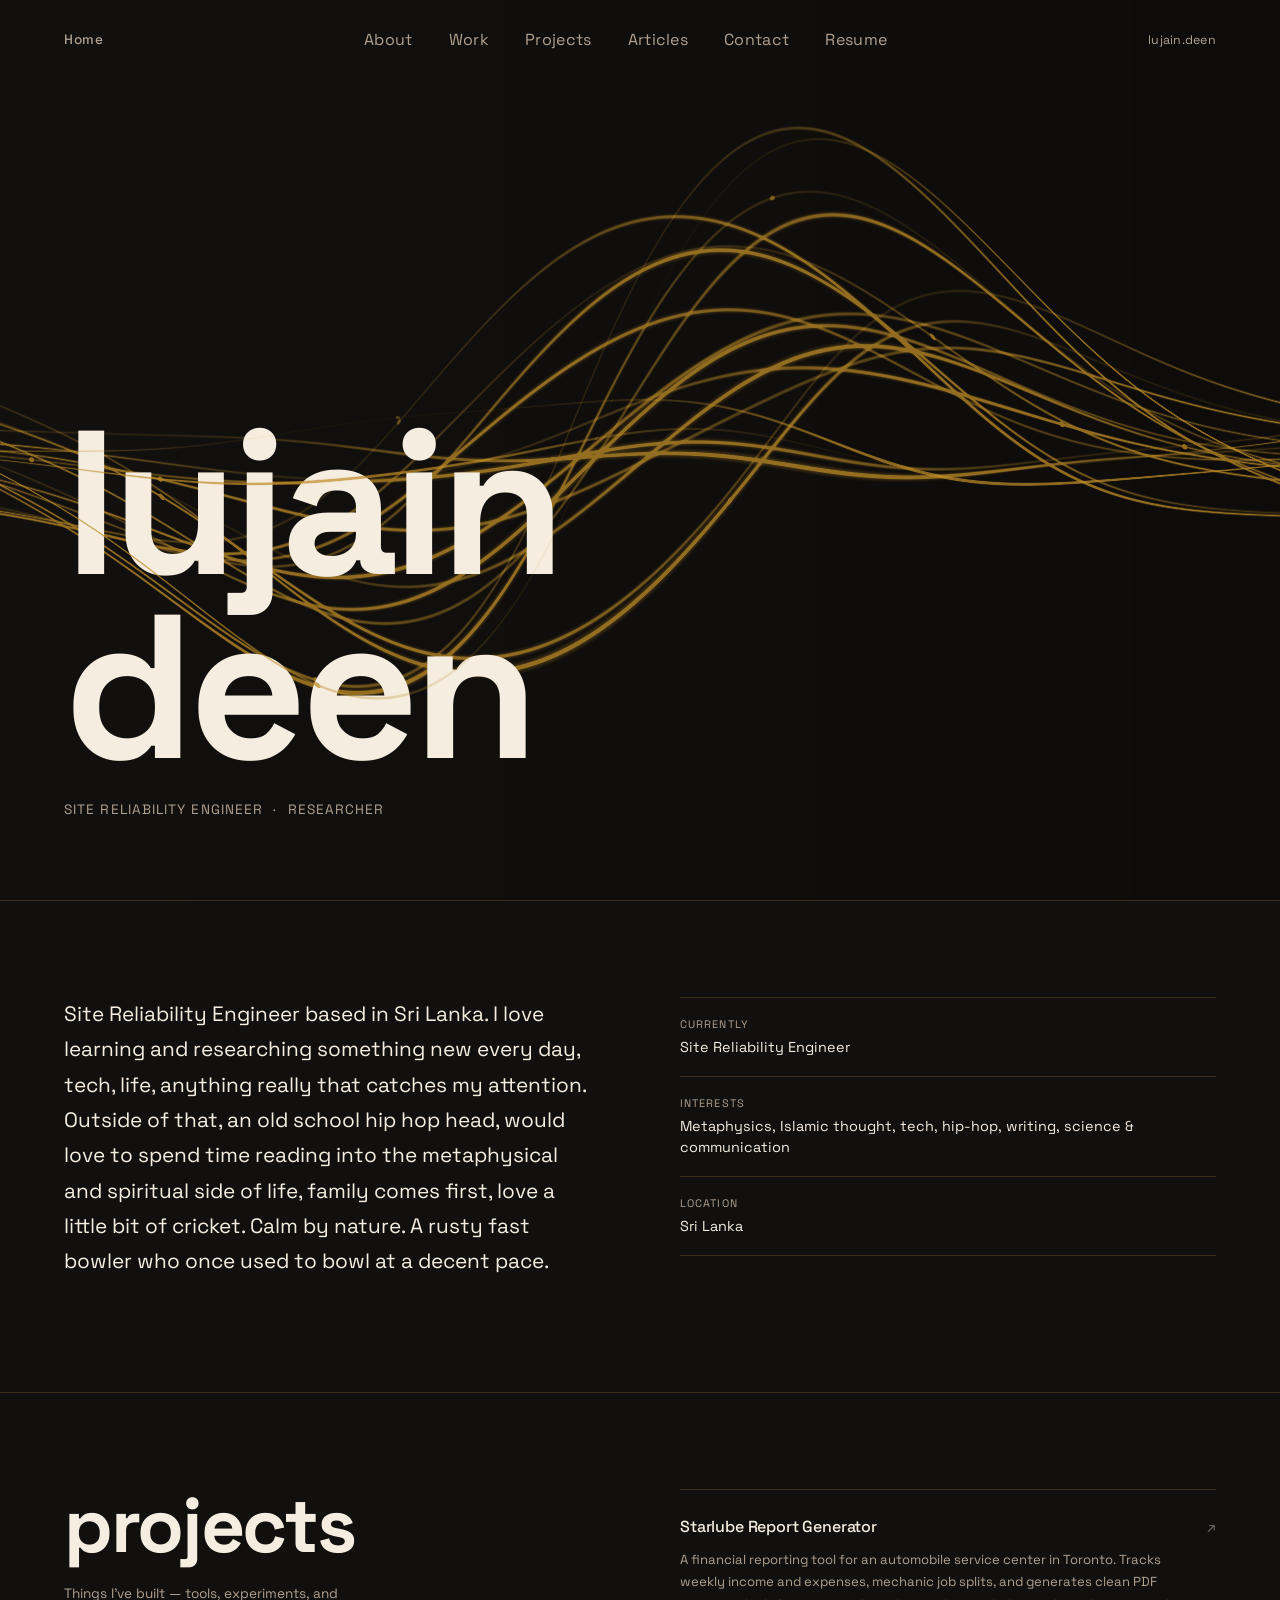
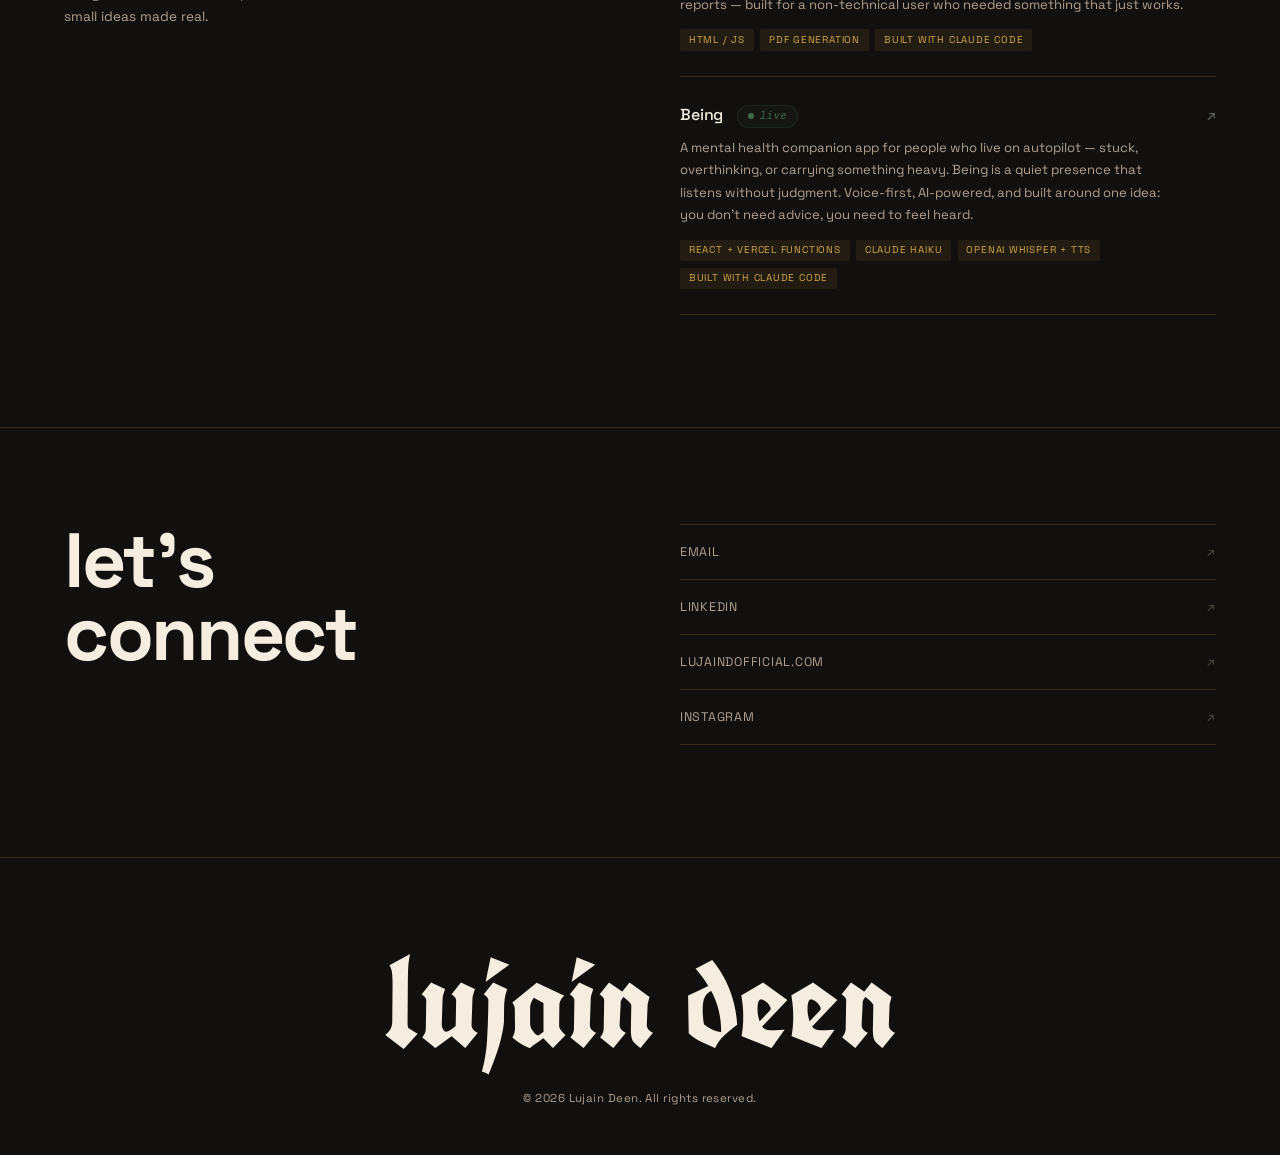
==== commit b5ded5e2: "Mark Being as live, add try-it-live + GitHub CTAs - being.html: 'in development' badge becomes pulsi" ====
--- a/index.html
+++ b/index.html
@@ -88,12 +88,11 @@
           <a href="being.html" target="_blank" class="project-row">
             <div class="project-row-main">
               <div class="project-info">
-                <span class="project-name">Being</span>
+                <span class="project-name">Being <span style="display:inline-flex;align-items:center;gap:6px;margin-left:10px;font-family:'JetBrains Mono',monospace;font-style:italic;font-size:10px;letter-spacing:.08em;color:#3F6B4A;background:rgba(63,107,74,.08);border:1px solid rgba(63,107,74,.2);border-radius:100px;padding:3px 10px;vertical-align:middle;"><span style="width:6px;height:6px;border-radius:50%;background:#3F6B4A;"></span>live</span></span>
                 <span class="project-desc">A mental health companion app for people who live on autopilot — stuck, overthinking, or carrying something heavy. Being is a quiet presence that listens without judgment. Voice-first, AI-powered, and built around one idea: you don't need advice, you need to feel heard.</span>
                 <div class="project-tags">
-                  <span class="project-tag">React Native</span>
-                  <span class="project-tag">Expo</span>
-                  <span class="project-tag">Claude AI</span>
+                  <span class="project-tag">React + Vercel Functions</span>
+                  <span class="project-tag">Claude Haiku</span>
                   <span class="project-tag">OpenAI Whisper + TTS</span>
                   <span class="project-tag">Built with Claude Code</span>
                 </div>
